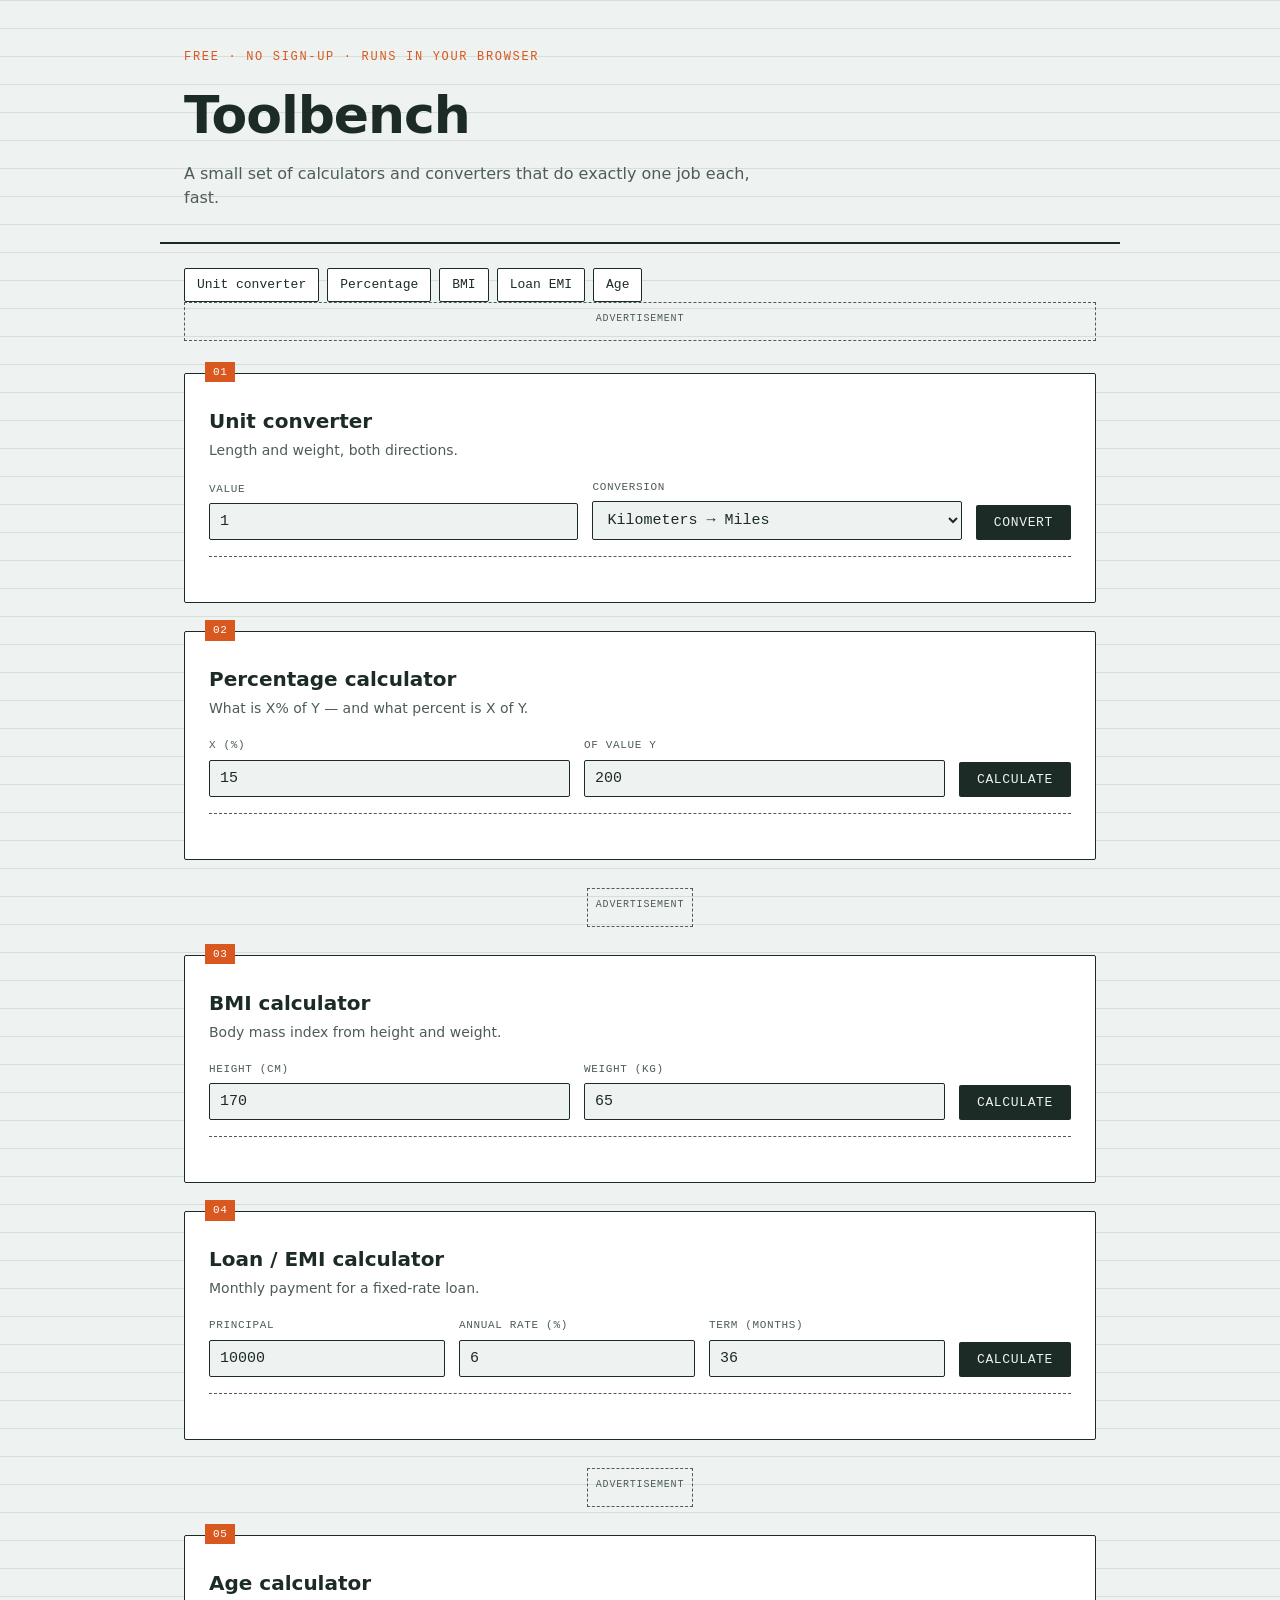
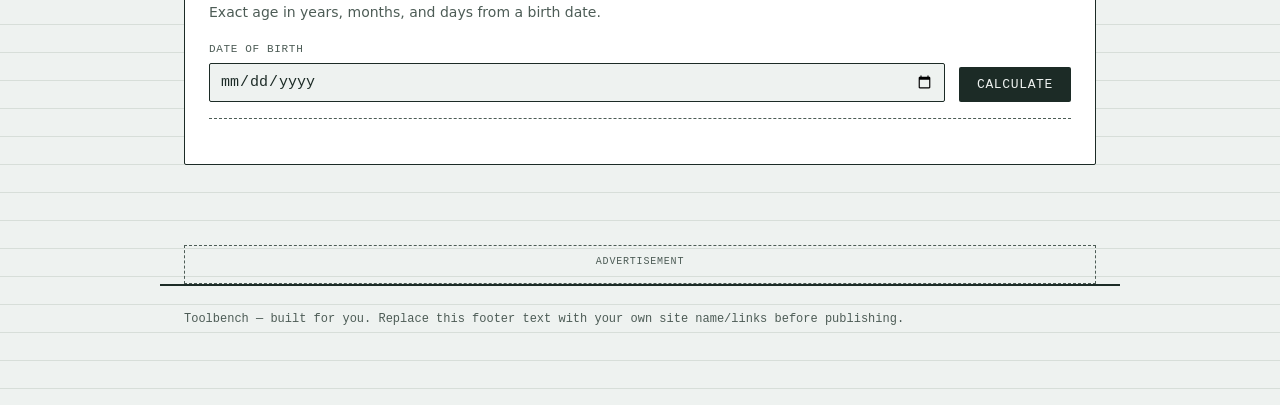
==== index.html @ 63c07730 "Rename index (2).html to index.html" ====
<!DOCTYPE html>
<html lang="en">
<head>
<meta charset="UTF-8">
<meta name="viewport" content="width=device-width, initial-scale=1.0">
<title>Toolbench — Everyday Calculators & Converters</title>
<meta name="description" content="Fast, free calculators and converters: unit conversion, percentages, BMI, loan EMI, and age.">

<!-- =========================================================
     ADSENSE SETUP — READ ME
     1. Paste your AdSense Publisher ID below (format: ca-pub-XXXXXXXXXXXXXXXX)
     2. Paste your 4 ad slot IDs (create these in your AdSense dashboard
        under Ads > By ad unit > Display ads). One per placement.
     3. Upload an ads.txt file to your site root with the line AdSense gives you.
     ========================================================= -->
<script>
  window.ADSENSE_CONFIG = {
    client: "ca-pub-4731702304913788",   // <-- your publisher ID
    slots: {
      header: "1111111111",              // <-- header banner slot
      inline1: "2222222222",             // <-- between tools #1
      inline2: "3333333333",             // <-- between tools #2
      footer: "4444444444"                // <-- footer banner slot
    }
  };
</script>
<script async src="https://pagead2.googlesyndication.com/pagead/js/adsbygoogle.js?client=ca-pub-4731702304913788"
     crossorigin="anonymous"></script>

<style>
  :root{
    --paper: #eef2f0;
    --paper-line: #d7ded9;
    --ink: #1c2b26;
    --ink-soft: #4d5c56;
    --panel: #ffffff;
    --accent: #d9581f;
    --accent-soft: #f2c9ab;
    --mono: 'IBM Plex Mono', 'SFMono-Regular', Consolas, monospace;
    --sans: 'IBM Plex Sans', 'Segoe UI', system-ui, sans-serif;
  }
  @import url('https://fonts.googleapis.com/css2?family=IBM+Plex+Mono:wght@400;500;600&family=IBM+Plex+Sans:wght@400;500;600;700&display=swap');

  *{box-sizing:border-box;}
  html{scroll-behavior:smooth;}
  body{
    margin:0;
    background:
      linear-gradient(var(--paper-line) 1px, transparent 1px) 0 0/100% 28px,
      var(--paper);
    color:var(--ink);
    font-family:var(--sans);
    line-height:1.5;
  }

  header.site{
    padding:48px 24px 32px;
    max-width:960px;
    margin:0 auto;
    border-bottom:2px solid var(--ink);
  }
  .eyebrow{
    font-family:var(--mono);
    font-size:12px;
    letter-spacing:.14em;
    text-transform:uppercase;
    color:var(--accent);
    margin:0 0 10px;
  }
  h1{
    font-size:clamp(32px,5vw,52px);
    margin:0 0 8px;
    letter-spacing:-0.02em;
    font-weight:700;
  }
  .site p.tag{
    margin:0;
    color:var(--ink-soft);
    max-width:56ch;
  }

  nav.toolnav{
    max-width:960px;
    margin:24px auto 0;
    padding:0 24px;
    display:flex;
    flex-wrap:wrap;
    gap:8px;
  }
  nav.toolnav a{
    font-family:var(--mono);
    font-size:13px;
    text-decoration:none;
    color:var(--ink);
    background:var(--panel);
    border:1px solid var(--ink);
    padding:6px 12px;
    border-radius:2px;
  }
  nav.toolnav a:hover{ background:var(--ink); color:var(--paper); }

  main{
    max-width:960px;
    margin:32px auto 80px;
    padding:0 24px;
    display:grid;
    gap:28px;
  }

  .tool{
    background:var(--panel);
    border:1px solid var(--ink);
    border-radius:2px;
    padding:24px;
    position:relative;
  }
  .tool::before{
    content: attr(data-index);
    position:absolute;
    top:-12px;
    left:20px;
    background:var(--accent);
    color:#fff;
    font-family:var(--mono);
    font-size:11px;
    padding:2px 8px;
    letter-spacing:.05em;
  }
  .tool h2{
    margin:8px 0 4px;
    font-size:20px;
  }
  .tool p.desc{
    margin:0 0 18px;
    color:var(--ink-soft);
    font-size:14px;
  }
  .row{
    display:flex;
    flex-wrap:wrap;
    gap:14px;
    align-items:flex-end;
    margin-bottom:14px;
  }
  .field{
    display:flex;
    flex-direction:column;
    gap:6px;
    flex:1 1 160px;
  }
  .field label{
    font-family:var(--mono);
    font-size:11px;
    text-transform:uppercase;
    letter-spacing:.06em;
    color:var(--ink-soft);
  }
  .field input, .field select{
    font-family:var(--mono);
    font-size:15px;
    padding:9px 10px;
    border:1px solid var(--ink);
    border-radius:2px;
    background:var(--paper);
    color:var(--ink);
  }
  .field input:focus, .field select:focus, button:focus{
    outline:3px solid var(--accent-soft);
    outline-offset:1px;
  }
  button.run{
    font-family:var(--mono);
    font-size:13px;
    letter-spacing:.05em;
    text-transform:uppercase;
    background:var(--ink);
    color:var(--paper);
    border:none;
    padding:10px 18px;
    border-radius:2px;
    cursor:pointer;
  }
  button.run:hover{ background:var(--accent); }

  .readout{
    margin-top:16px;
    border-top:1px dashed var(--ink-soft);
    padding-top:14px;
    font-family:var(--mono);
    font-size:15px;
    min-height:22px;
  }
  .readout .big{ font-size:28px; font-weight:600; color:var(--accent); }
  .readout .label{ color:var(--ink-soft); font-size:12px; text-transform:uppercase; letter-spacing:.06em; }

  /* Ad slots */
  .ad-slot{
    max-width:960px;
    margin:0 auto;
    padding:0 24px;
  }
  .ad-slot .frame{
    border:1px dashed var(--ink-soft);
    padding:8px;
    text-align:center;
  }
  .ad-slot .frame span{
    display:block;
    font-family:var(--mono);
    font-size:10px;
    color:var(--ink-soft);
    text-transform:uppercase;
    letter-spacing:.08em;
    margin-bottom:6px;
  }

  footer.site{
    max-width:960px;
    margin:0 auto 48px;
    padding:24px;
    border-top:2px solid var(--ink);
    font-family:var(--mono);
    font-size:12px;
    color:var(--ink-soft);
  }

  @media (max-width:600px){
    header.site{padding:32px 18px 24px;}
    main{padding:0 18px;}
  }
</style>
</head>
<body>

<header class="site">
  <p class="eyebrow">Free · No sign-up · Runs in your browser</p>
  <h1>Toolbench</h1>
  <p class="tag">A small set of calculators and converters that do exactly one job each, fast.</p>
</header>

<nav class="toolnav">
  <a href="#unit">Unit converter</a>
  <a href="#percent">Percentage</a>
  <a href="#bmi">BMI</a>
  <a href="#loan">Loan EMI</a>
  <a href="#age">Age</a>
</nav>

<!-- HEADER AD -->
<div class="ad-slot">
  <div class="frame">
    <span>Advertisement</span>
    <ins class="adsbygoogle"
      style="display:block"
      data-ad-client=""
      data-ad-slot=""
      data-ad-format="auto"
      data-full-width-responsive="true"></ins>
  </div>
</div>

<main>

  <section class="tool" id="unit" data-index="01">
    <h2>Unit converter</h2>
    <p class="desc">Length and weight, both directions.</p>
    <div class="row">
      <div class="field">
        <label for="u-value">Value</label>
        <input id="u-value" type="number" value="1">
      </div>
      <div class="field">
        <label for="u-type">Conversion</label>
        <select id="u-type">
          <option value="km-mi">Kilometers → Miles</option>
          <option value="mi-km">Miles → Kilometers</option>
          <option value="kg-lb">Kilograms → Pounds</option>
          <option value="lb-kg">Pounds → Kilograms</option>
          <option value="c-f">Celsius → Fahrenheit</option>
          <option value="f-c">Fahrenheit → Celsius</option>
        </select>
      </div>
      <button class="run" onclick="runUnit()">Convert</button>
    </div>
    <div class="readout" id="u-out"></div>
  </section>

  <section class="tool" id="percent" data-index="02">
    <h2>Percentage calculator</h2>
    <p class="desc">What is X% of Y — and what percent is X of Y.</p>
    <div class="row">
      <div class="field">
        <label for="p-x">X (%)</label>
        <input id="p-x" type="number" value="15">
      </div>
      <div class="field">
        <label for="p-y">Of value Y</label>
        <input id="p-y" type="number" value="200">
      </div>
      <button class="run" onclick="runPercent()">Calculate</button>
    </div>
    <div class="readout" id="p-out"></div>
  </section>

  <!-- INLINE AD 1 -->
  <div class="ad-slot">
    <div class="frame">
      <span>Advertisement</span>
      <ins class="adsbygoogle"
        style="display:block"
        data-ad-client=""
        data-ad-slot=""
        data-ad-format="auto"
        data-full-width-responsive="true"></ins>
    </div>
  </div>

  <section class="tool" id="bmi" data-index="03">
    <h2>BMI calculator</h2>
    <p class="desc">Body mass index from height and weight.</p>
    <div class="row">
      <div class="field">
        <label for="b-h">Height (cm)</label>
        <input id="b-h" type="number" value="170">
      </div>
      <div class="field">
        <label for="b-w">Weight (kg)</label>
        <input id="b-w" type="number" value="65">
      </div>
      <button class="run" onclick="runBMI()">Calculate</button>
    </div>
    <div class="readout" id="b-out"></div>
  </section>

  <section class="tool" id="loan" data-index="04">
    <h2>Loan / EMI calculator</h2>
    <p class="desc">Monthly payment for a fixed-rate loan.</p>
    <div class="row">
      <div class="field">
        <label for="l-p">Principal</label>
        <input id="l-p" type="number" value="10000">
      </div>
      <div class="field">
        <label for="l-r">Annual rate (%)</label>
        <input id="l-r" type="number" value="6">
      </div>
      <div class="field">
        <label for="l-n">Term (months)</label>
        <input id="l-n" type="number" value="36">
      </div>
      <button class="run" onclick="runLoan()">Calculate</button>
    </div>
    <div class="readout" id="l-out"></div>
  </section>

  <!-- INLINE AD 2 -->
  <div class="ad-slot">
    <div class="frame">
      <span>Advertisement</span>
      <ins class="adsbygoogle"
        style="display:block"
        data-ad-client=""
        data-ad-slot=""
        data-ad-format="auto"
        data-full-width-responsive="true"></ins>
    </div>
  </div>

  <section class="tool" id="age" data-index="05">
    <h2>Age calculator</h2>
    <p class="desc">Exact age in years, months, and days from a birth date.</p>
    <div class="row">
      <div class="field">
        <label for="a-d">Date of birth</label>
        <input id="a-d" type="date">
      </div>
      <button class="run" onclick="runAge()">Calculate</button>
    </div>
    <div class="readout" id="a-out"></div>
  </section>

</main>

<!-- FOOTER AD -->
<div class="ad-slot">
  <div class="frame">
    <span>Advertisement</span>
    <ins class="adsbygoogle"
      style="display:block"
      data-ad-client=""
      data-ad-slot=""
      data-ad-format="auto"
      data-full-width-responsive="true"></ins>
  </div>
</div>

<footer class="site">
  Toolbench — built for you. Replace this footer text with your own site name/links before publishing.
</footer>

<script>
  // Fill in ad-client / ad-slot values from config, then request ads.
  (function(){
    const cfg = window.ADSENSE_CONFIG;
    const inks = document.querySelectorAll('ins.adsbygoogle');
    const slotOrder = [cfg.slots.header, cfg.slots.inline1, cfg.slots.inline2, cfg.slots.footer];
    inks.forEach((el, i) => {
      el.setAttribute('data-ad-client', cfg.client);
      el.setAttribute('data-ad-slot', slotOrder[i] || cfg.slots.header);
    });
    inks.forEach(() => {
      try { (window.adsbygoogle = window.adsbygoogle || []).push({}); }
      catch(e){ /* ignore in local preview, no network */ }
    });
  })();

  function runUnit(){
    const v = parseFloat(document.getElementById('u-value').value) || 0;
    const t = document.getElementById('u-type').value;
    let out, label;
    switch(t){
      case 'km-mi': out = v * 0.621371; label = 'miles'; break;
      case 'mi-km': out = v * 1.60934; label = 'kilometers'; break;
      case 'kg-lb': out = v * 2.20462; label = 'pounds'; break;
      case 'lb-kg': out = v * 0.453592; label = 'kilograms'; break;
      case 'c-f': out = v * 9/5 + 32; label = '°F'; break;
      case 'f-c': out = (v - 32) * 5/9; label = '°C'; break;
    }
    document.getElementById('u-out').innerHTML =
      `<span class="label">Result</span><br><span class="big">${out.toFixed(2)}</span> ${label}`;
  }

  function runPercent(){
    const x = parseFloat(document.getElementById('p-x').value) || 0;
    const y = parseFloat(document.getElementById('p-y').value) || 0;
    const result = (x/100) * y;
    const reverse = y !== 0 ? (x/y*100) : 0;
    document.getElementById('p-out').innerHTML =
      `<span class="label">${x}% of ${y}</span><br><span class="big">${result.toFixed(2)}</span>`+
      `<br><br><span class="label">${x} as a percent of ${y}</span><br><span class="big">${reverse.toFixed(2)}%</span>`;
  }

  function runBMI(){
    const h = (parseFloat(document.getElementById('b-h').value) || 0) / 100;
    const w = parseFloat(document.getElementById('b-w').value) || 0;
    const bmi = h > 0 ? w / (h*h) : 0;
    let category = 'Underweight';
    if (bmi >= 18.5 && bmi < 25) category = 'Normal';
    else if (bmi >= 25 && bmi < 30) category = 'Overweight';
    else if (bmi >= 30) category = 'Obese';
    document.getElementById('b-out').innerHTML =
      `<span class="label">BMI</span><br><span class="big">${bmi.toFixed(1)}</span> — ${category}`;
  }

  function runLoan(){
    const p = parseFloat(document.getElementById('l-p').value) || 0;
    const rAnnual = parseFloat(document.getElementById('l-r').value) || 0;
    const n = parseFloat(document.getElementById('l-n').value) || 1;
    const r = rAnnual / 100 / 12;
    let emi;
    if (r === 0) emi = p / n;
    else emi = p * r * Math.pow(1+r, n) / (Math.pow(1+r, n) - 1);
    const total = emi * n;
    const interest = total - p;
    document.getElementById('l-out').innerHTML =
      `<span class="label">Monthly payment</span><br><span class="big">${emi.toFixed(2)}</span>`+
      `<br><br><span class="label">Total interest</span><br>${interest.toFixed(2)}`+
      `<br><span class="label">Total repaid</span><br>${total.toFixed(2)}`;
  }

  function runAge(){
    const dob = document.getElementById('a-d').value;
    if(!dob){ document.getElementById('a-out').innerHTML = 'Pick a date first.'; return; }
    const birth = new Date(dob);
    const now = new Date();
    let years = now.getFullYear() - birth.getFullYear();
    let months = now.getMonth() - birth.getMonth();
    let days = now.getDate() - birth.getDate();
    if (days < 0){
      months -= 1;
      const prevMonth = new Date(now.getFullYear(), now.getMonth(), 0).getDate();
      days += prevMonth;
    }
    if (months < 0){ years -= 1; months += 12; }
    document.getElementById('a-out').innerHTML =
      `<span class="label">Current age</span><br><span class="big">${years}y ${months}m ${days}d</span>`;
  }
</script>

</body>
</html>
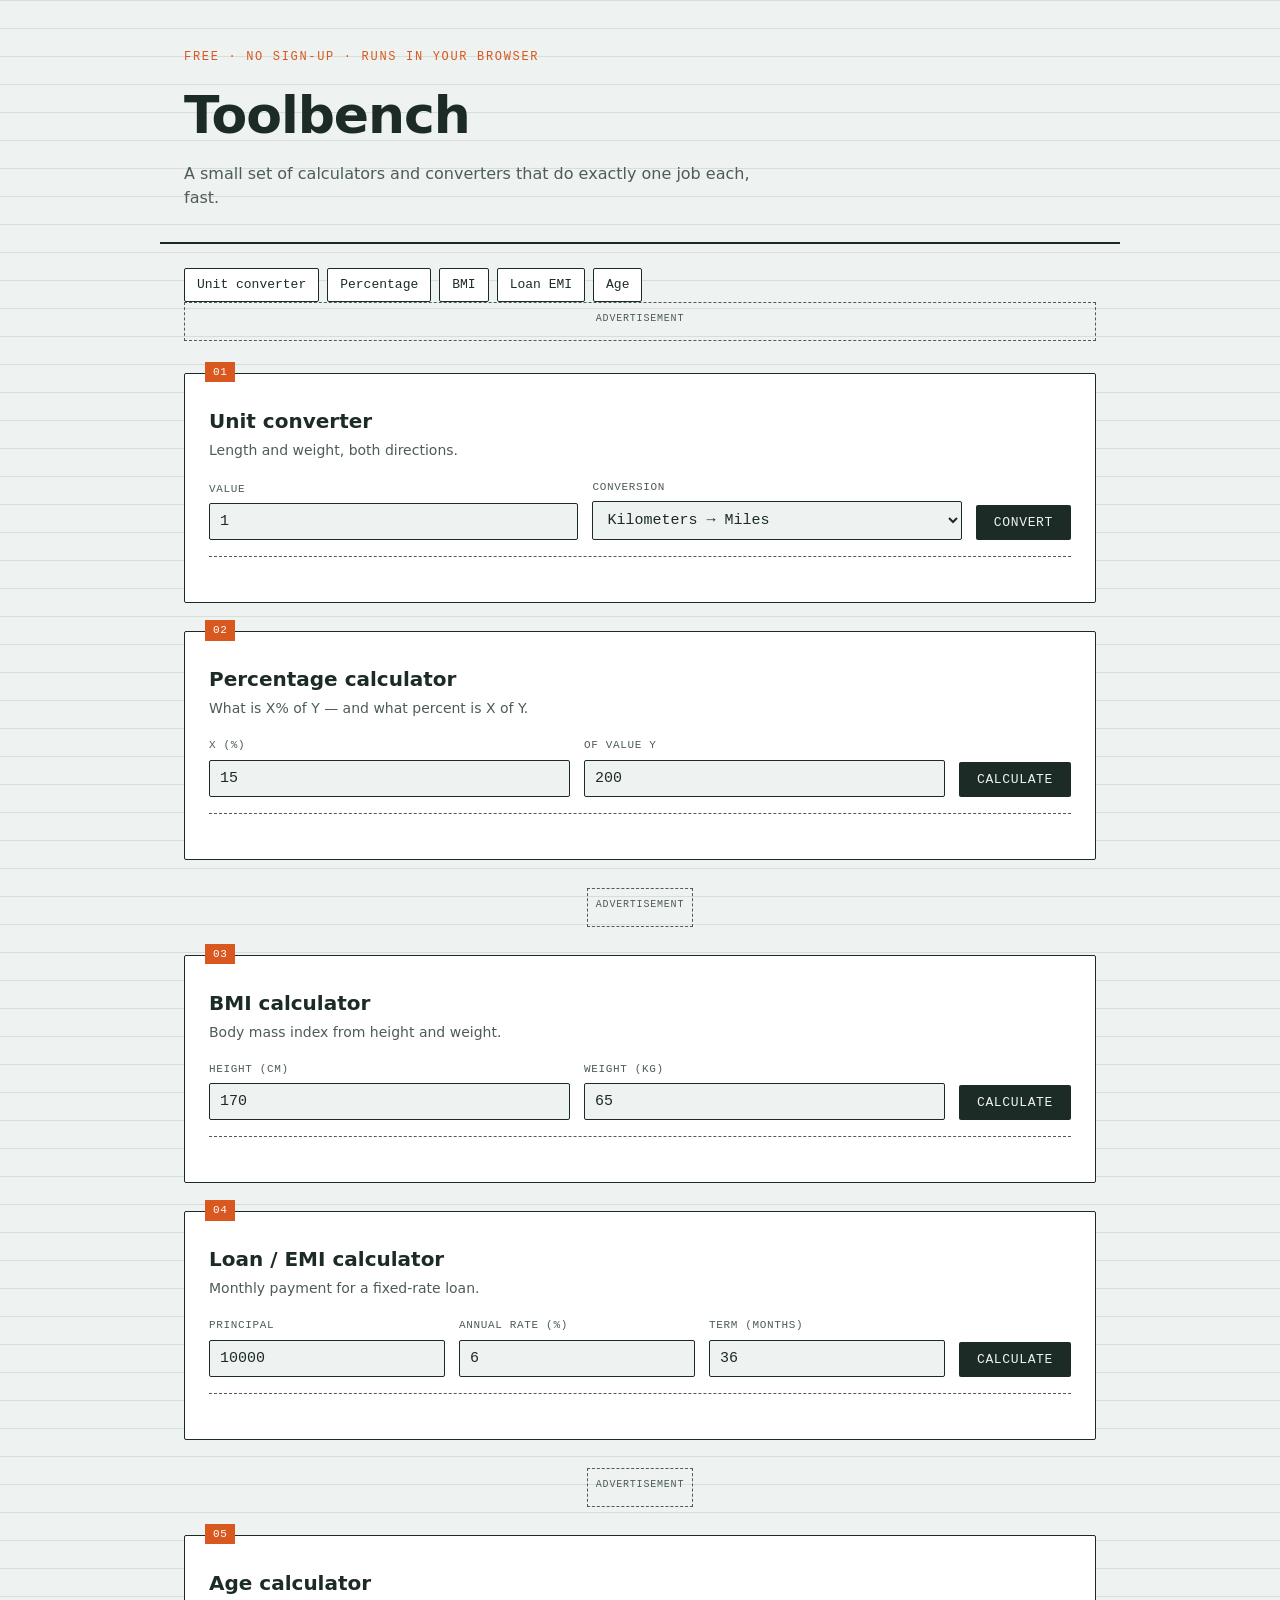
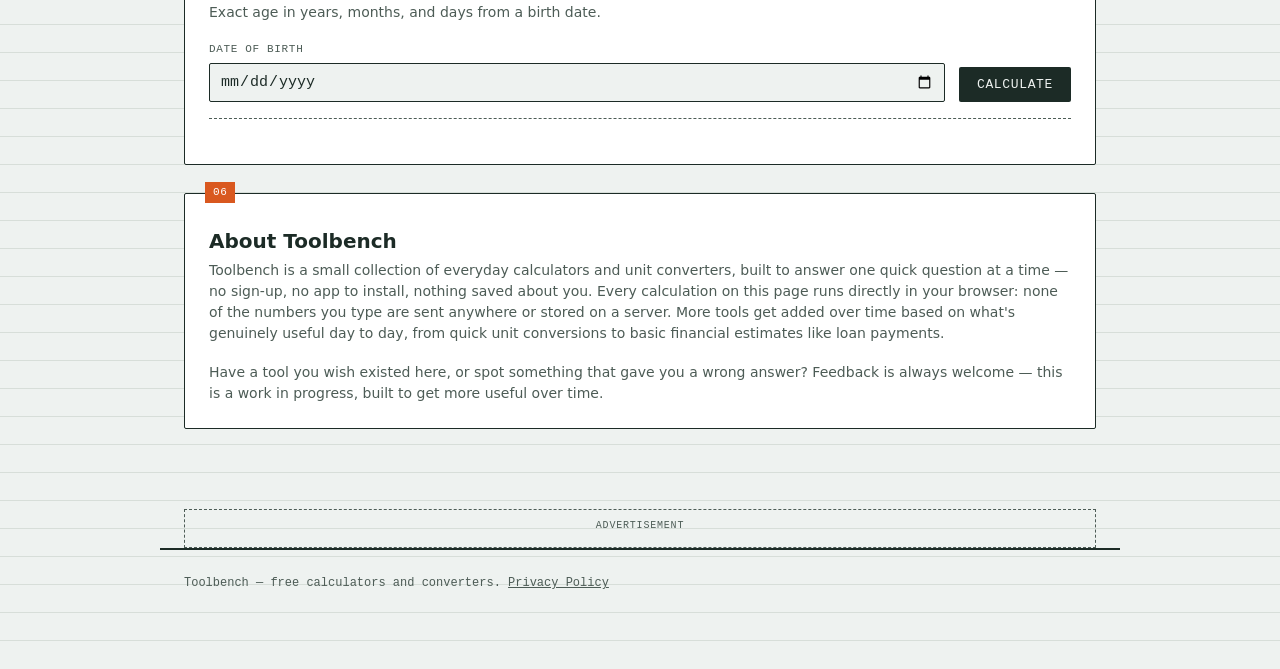
==== commit 5231b3fa: "Add files via upload" ====
--- a/index.html
+++ b/index.html
@@ -379,6 +379,23 @@
     <div class="readout" id="a-out"></div>
   </section>
 
+  <section class="tool" id="about" data-index="06">
+    <h2>About Toolbench</h2>
+    <p class="desc">
+      Toolbench is a small collection of everyday calculators and unit converters,
+      built to answer one quick question at a time — no sign-up, no app to install,
+      nothing saved about you. Every calculation on this page runs directly in your
+      browser: none of the numbers you type are sent anywhere or stored on a server.
+      More tools get added over time based on what's genuinely useful day to day,
+      from quick unit conversions to basic financial estimates like loan payments.
+    </p>
+    <p class="desc" style="margin-bottom:0;">
+      Have a tool you wish existed here, or spot something that gave you a wrong
+      answer? Feedback is always welcome — this is a work in progress, built to get
+      more useful over time.
+    </p>
+  </section>
+
 </main>
 
 <!-- FOOTER AD -->
@@ -395,7 +412,7 @@
 </div>
 
 <footer class="site">
-  Toolbench — built for you. Replace this footer text with your own site name/links before publishing.
+  Toolbench — free calculators and converters. <a href="privacy.html" style="color:var(--ink-soft);">Privacy Policy</a>
 </footer>
 
 <script>
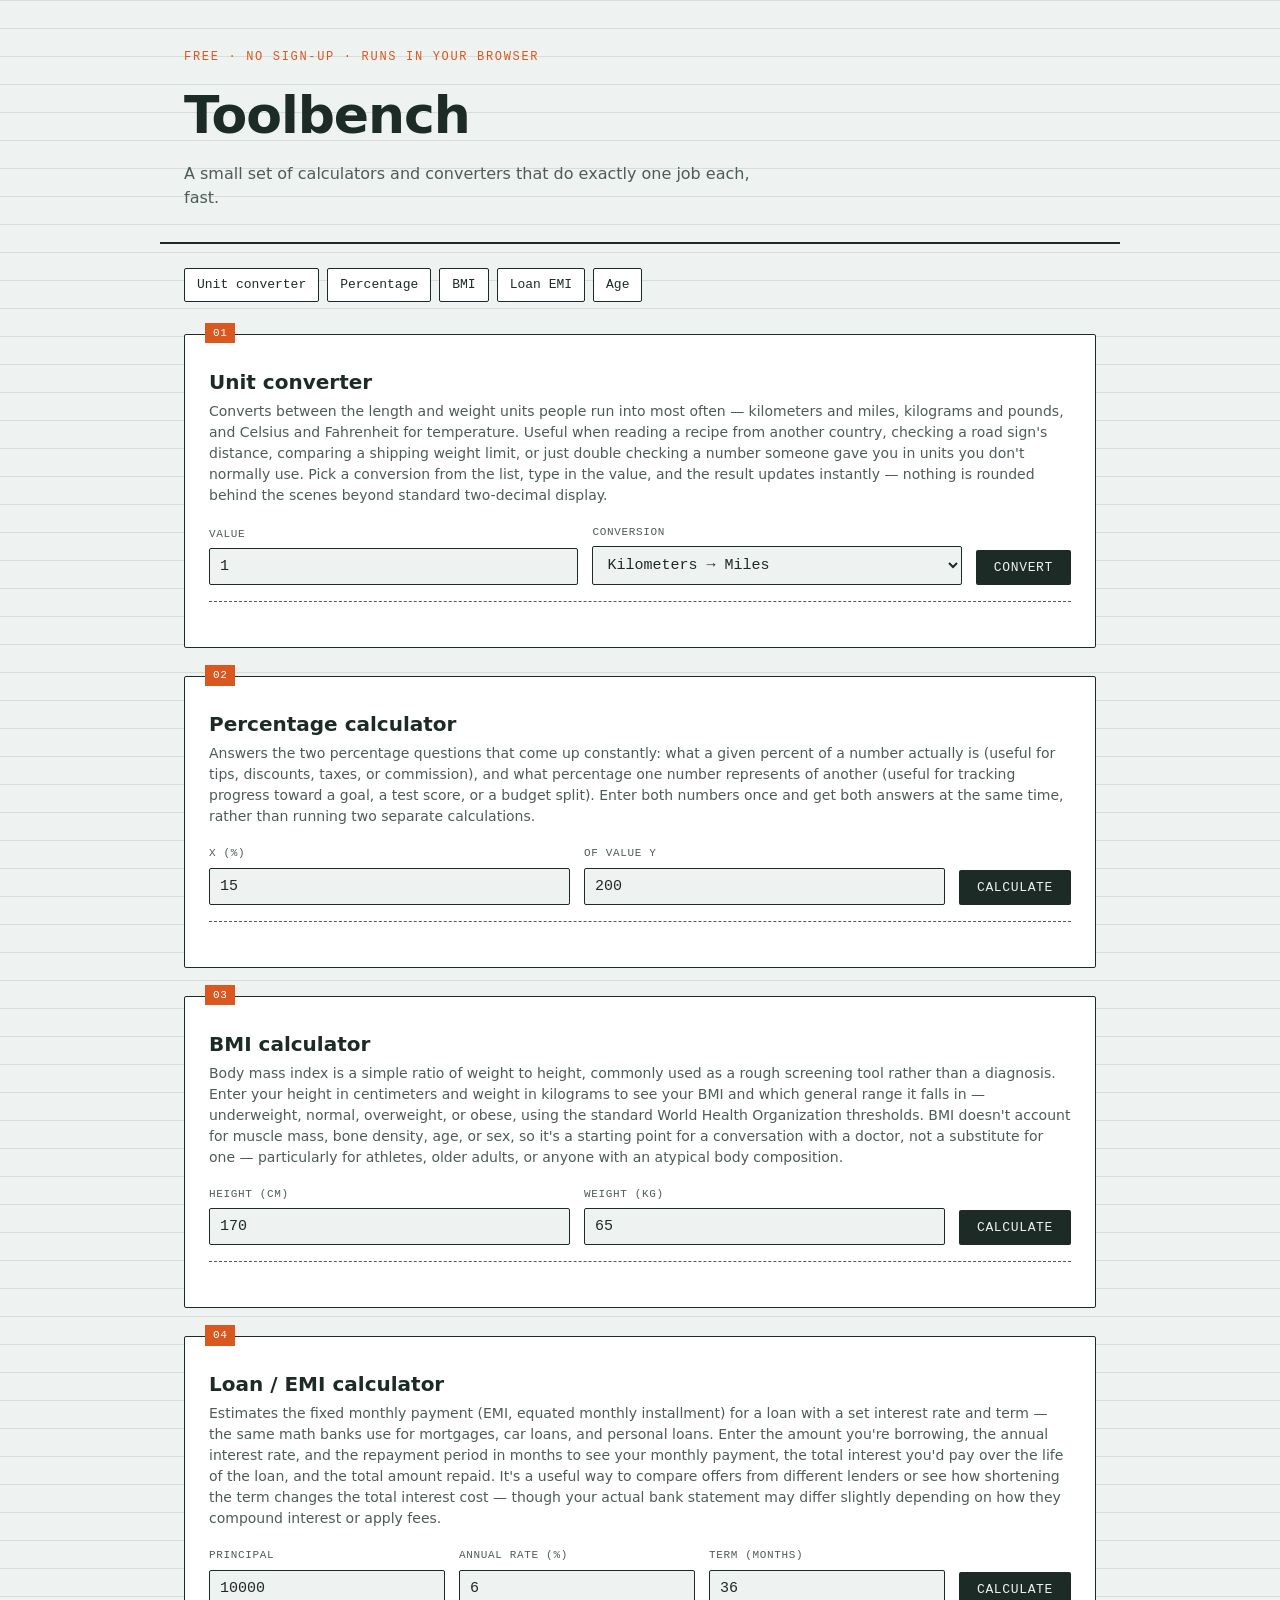
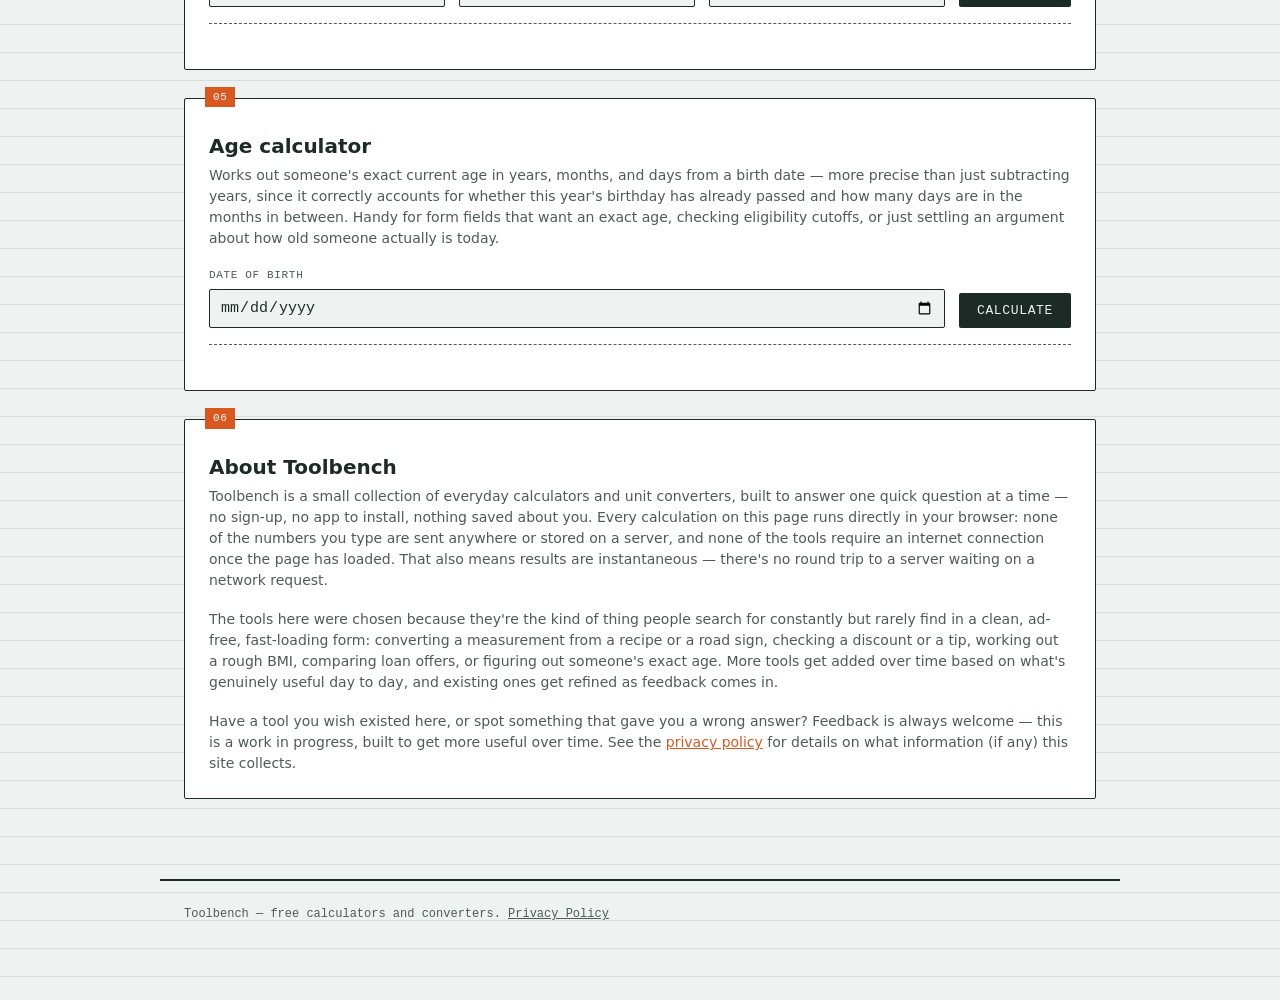
==== commit cf152e8a: "Add files via upload" ====
--- a/index.html
+++ b/index.html
@@ -246,24 +246,20 @@
   <a href="#age">Age</a>
 </nav>
 
-<!-- HEADER AD -->
-<div class="ad-slot">
-  <div class="frame">
-    <span>Advertisement</span>
-    <ins class="adsbygoogle"
-      style="display:block"
-      data-ad-client=""
-      data-ad-slot=""
-      data-ad-format="auto"
-      data-full-width-responsive="true"></ins>
-  </div>
-</div>
-
 <main>
 
   <section class="tool" id="unit" data-index="01">
     <h2>Unit converter</h2>
-    <p class="desc">Length and weight, both directions.</p>
+    <p class="desc">
+      Converts between the length and weight units people run into most often —
+      kilometers and miles, kilograms and pounds, and Celsius and Fahrenheit for
+      temperature. Useful when reading a recipe from another country, checking a
+      road sign's distance, comparing a shipping weight limit, or just double
+      checking a number someone gave you in units you don't normally use. Pick a
+      conversion from the list, type in the value, and the result updates
+      instantly — nothing is rounded behind the scenes beyond standard
+      two-decimal display.
+    </p>
     <div class="row">
       <div class="field">
         <label for="u-value">Value</label>
@@ -287,7 +283,14 @@
 
   <section class="tool" id="percent" data-index="02">
     <h2>Percentage calculator</h2>
-    <p class="desc">What is X% of Y — and what percent is X of Y.</p>
+    <p class="desc">
+      Answers the two percentage questions that come up constantly: what a given
+      percent of a number actually is (useful for tips, discounts, taxes, or
+      commission), and what percentage one number represents of another (useful
+      for tracking progress toward a goal, a test score, or a budget split).
+      Enter both numbers once and get both answers at the same time, rather than
+      running two separate calculations.
+    </p>
     <div class="row">
       <div class="field">
         <label for="p-x">X (%)</label>
@@ -302,22 +305,18 @@
     <div class="readout" id="p-out"></div>
   </section>
 
-  <!-- INLINE AD 1 -->
-  <div class="ad-slot">
-    <div class="frame">
-      <span>Advertisement</span>
-      <ins class="adsbygoogle"
-        style="display:block"
-        data-ad-client=""
-        data-ad-slot=""
-        data-ad-format="auto"
-        data-full-width-responsive="true"></ins>
-    </div>
-  </div>
-
   <section class="tool" id="bmi" data-index="03">
     <h2>BMI calculator</h2>
-    <p class="desc">Body mass index from height and weight.</p>
+    <p class="desc">
+      Body mass index is a simple ratio of weight to height, commonly used as a
+      rough screening tool rather than a diagnosis. Enter your height in
+      centimeters and weight in kilograms to see your BMI and which general
+      range it falls in — underweight, normal, overweight, or obese, using the
+      standard World Health Organization thresholds. BMI doesn't account for
+      muscle mass, bone density, age, or sex, so it's a starting point for a
+      conversation with a doctor, not a substitute for one — particularly for
+      athletes, older adults, or anyone with an atypical body composition.
+    </p>
     <div class="row">
       <div class="field">
         <label for="b-h">Height (cm)</label>
@@ -334,7 +333,17 @@
 
   <section class="tool" id="loan" data-index="04">
     <h2>Loan / EMI calculator</h2>
-    <p class="desc">Monthly payment for a fixed-rate loan.</p>
+    <p class="desc">
+      Estimates the fixed monthly payment (EMI, equated monthly installment) for
+      a loan with a set interest rate and term — the same math banks use for
+      mortgages, car loans, and personal loans. Enter the amount you're
+      borrowing, the annual interest rate, and the repayment period in months to
+      see your monthly payment, the total interest you'd pay over the life of
+      the loan, and the total amount repaid. It's a useful way to compare offers
+      from different lenders or see how shortening the term changes the total
+      interest cost — though your actual bank statement may differ slightly
+      depending on how they compound interest or apply fees.
+    </p>
     <div class="row">
       <div class="field">
         <label for="l-p">Principal</label>
@@ -353,22 +362,16 @@
     <div class="readout" id="l-out"></div>
   </section>
 
-  <!-- INLINE AD 2 -->
-  <div class="ad-slot">
-    <div class="frame">
-      <span>Advertisement</span>
-      <ins class="adsbygoogle"
-        style="display:block"
-        data-ad-client=""
-        data-ad-slot=""
-        data-ad-format="auto"
-        data-full-width-responsive="true"></ins>
-    </div>
-  </div>
-
   <section class="tool" id="age" data-index="05">
     <h2>Age calculator</h2>
-    <p class="desc">Exact age in years, months, and days from a birth date.</p>
+    <p class="desc">
+      Works out someone's exact current age in years, months, and days from a
+      birth date — more precise than just subtracting years, since it correctly
+      accounts for whether this year's birthday has already passed and how many
+      days are in the months in between. Handy for form fields that want an
+      exact age, checking eligibility cutoffs, or just settling an argument
+      about how old someone actually is today.
+    </p>
     <div class="row">
       <div class="field">
         <label for="a-d">Date of birth</label>
@@ -382,54 +385,42 @@
   <section class="tool" id="about" data-index="06">
     <h2>About Toolbench</h2>
     <p class="desc">
-      Toolbench is a small collection of everyday calculators and unit converters,
-      built to answer one quick question at a time — no sign-up, no app to install,
-      nothing saved about you. Every calculation on this page runs directly in your
-      browser: none of the numbers you type are sent anywhere or stored on a server.
-      More tools get added over time based on what's genuinely useful day to day,
-      from quick unit conversions to basic financial estimates like loan payments.
+      Toolbench is a small collection of everyday calculators and unit
+      converters, built to answer one quick question at a time — no sign-up, no
+      app to install, nothing saved about you. Every calculation on this page
+      runs directly in your browser: none of the numbers you type are sent
+      anywhere or stored on a server, and none of the tools require an internet
+      connection once the page has loaded. That also means results are
+      instantaneous — there's no round trip to a server waiting on a network
+      request.
+    </p>
+    <p class="desc">
+      The tools here were chosen because they're the kind of thing people
+      search for constantly but rarely find in a clean, ad-free, fast-loading
+      form: converting a measurement from a recipe or a road sign, checking a
+      discount or a tip, working out a rough BMI, comparing loan offers, or
+      figuring out someone's exact age. More tools get added over time based on
+      what's genuinely useful day to day, and existing ones get refined as
+      feedback comes in.
     </p>
     <p class="desc" style="margin-bottom:0;">
-      Have a tool you wish existed here, or spot something that gave you a wrong
-      answer? Feedback is always welcome — this is a work in progress, built to get
-      more useful over time.
+      Have a tool you wish existed here, or spot something that gave you a
+      wrong answer? Feedback is always welcome — this is a work in progress,
+      built to get more useful over time. See the
+      <a href="privacy.html" style="color:var(--accent);">privacy policy</a>
+      for details on what information (if any) this site collects.
     </p>
   </section>
 
 </main>
-
-<!-- FOOTER AD -->
-<div class="ad-slot">
-  <div class="frame">
-    <span>Advertisement</span>
-    <ins class="adsbygoogle"
-      style="display:block"
-      data-ad-client=""
-      data-ad-slot=""
-      data-ad-format="auto"
-      data-full-width-responsive="true"></ins>
-  </div>
-</div>
 
 <footer class="site">
   Toolbench — free calculators and converters. <a href="privacy.html" style="color:var(--ink-soft);">Privacy Policy</a>
 </footer>
 
 <script>
-  // Fill in ad-client / ad-slot values from config, then request ads.
-  (function(){
-    const cfg = window.ADSENSE_CONFIG;
-    const inks = document.querySelectorAll('ins.adsbygoogle');
-    const slotOrder = [cfg.slots.header, cfg.slots.inline1, cfg.slots.inline2, cfg.slots.footer];
-    inks.forEach((el, i) => {
-      el.setAttribute('data-ad-client', cfg.client);
-      el.setAttribute('data-ad-slot', slotOrder[i] || cfg.slots.header);
-    });
-    inks.forEach(() => {
-      try { (window.adsbygoogle = window.adsbygoogle || []).push({}); }
-      catch(e){ /* ignore in local preview, no network */ }
-    });
-  })();
+  // Ad placements are added back in once the site is approved by AdSense.
+  // See ADSENSE_CONFIG in <head> for the publisher ID already in place.
 
   function runUnit(){
     const v = parseFloat(document.getElementById('u-value').value) || 0;
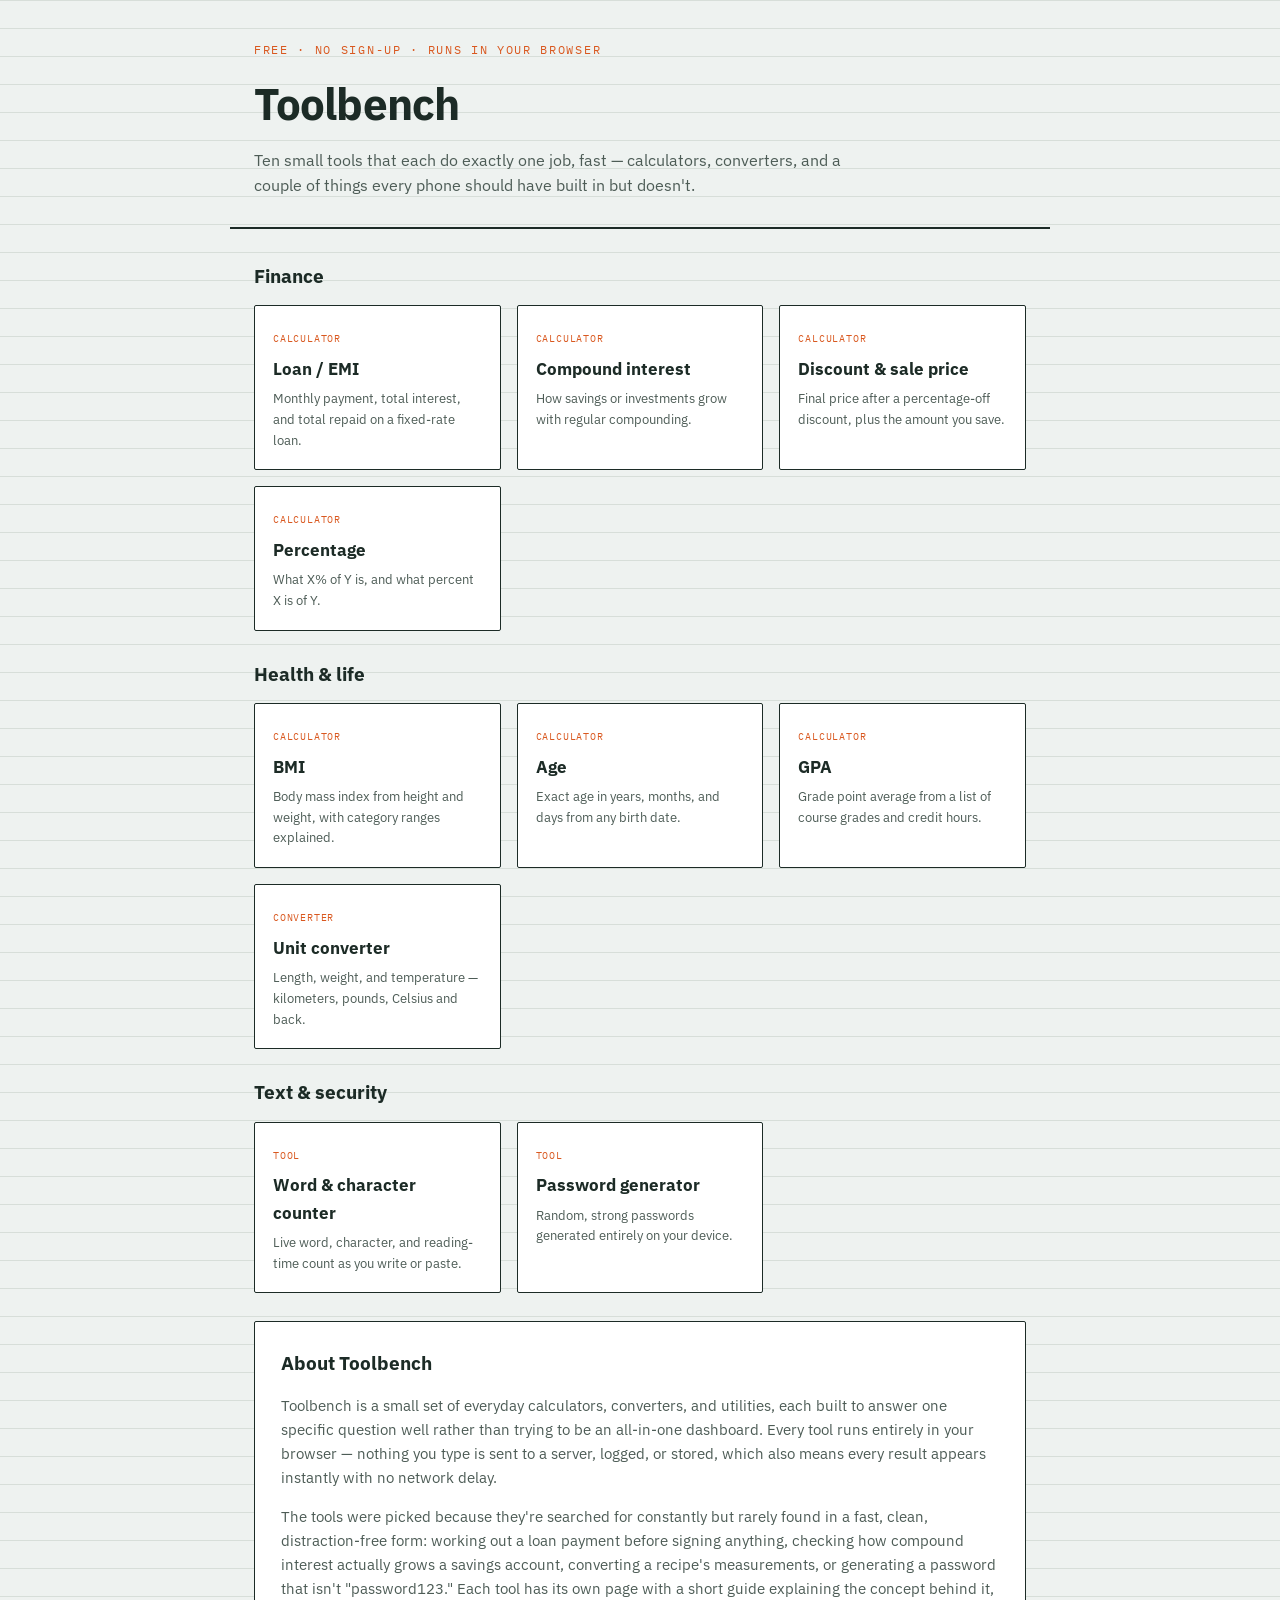
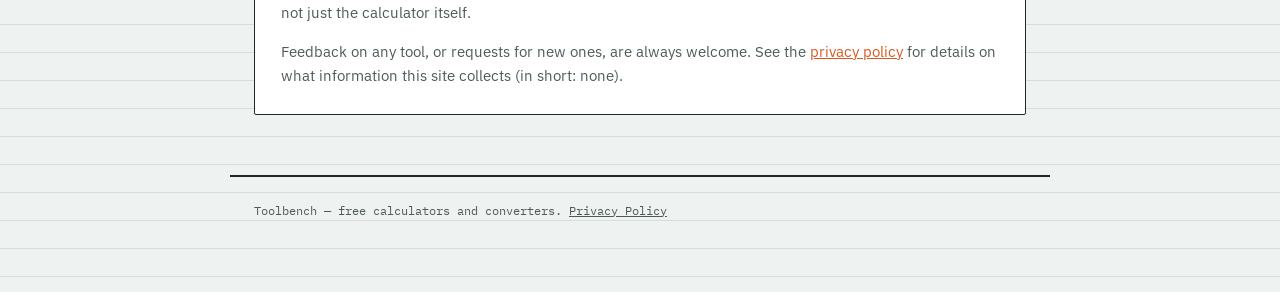
==== commit 4dd5f50c: "Add files via upload" ====
--- a/index.html
+++ b/index.html
@@ -3,413 +3,123 @@
 <head>
 <meta charset="UTF-8">
 <meta name="viewport" content="width=device-width, initial-scale=1.0">
-<title>Toolbench — Everyday Calculators & Converters</title>
-<meta name="description" content="Fast, free calculators and converters: unit conversion, percentages, BMI, loan EMI, and age.">
+<title>Toolbench — Free calculators, converters &amp; everyday tools</title>
+<meta name="description" content="Free browser-based calculators and converters: unit conversion, percentage, BMI, loan EMI, compound interest, age, word counter, password generator, discount, and GPA.">
+<link rel="stylesheet" href="styles.css">
 
-<!-- =========================================================
-     ADSENSE SETUP — READ ME
-     1. Paste your AdSense Publisher ID below (format: ca-pub-XXXXXXXXXXXXXXXX)
-     2. Paste your 4 ad slot IDs (create these in your AdSense dashboard
-        under Ads > By ad unit > Display ads). One per placement.
-     3. Upload an ads.txt file to your site root with the line AdSense gives you.
-     ========================================================= -->
 <script>
   window.ADSENSE_CONFIG = {
-    client: "ca-pub-4731702304913788",   // <-- your publisher ID
-    slots: {
-      header: "1111111111",              // <-- header banner slot
-      inline1: "2222222222",             // <-- between tools #1
-      inline2: "3333333333",             // <-- between tools #2
-      footer: "4444444444"                // <-- footer banner slot
-    }
+    client: "ca-pub-4731702304913788",
+    slots: { header: "", inline1: "", inline2: "", footer: "" }
   };
 </script>
 <script async src="https://pagead2.googlesyndication.com/pagead/js/adsbygoogle.js?client=ca-pub-4731702304913788"
      crossorigin="anonymous"></script>
-
-<style>
-  :root{
-    --paper: #eef2f0;
-    --paper-line: #d7ded9;
-    --ink: #1c2b26;
-    --ink-soft: #4d5c56;
-    --panel: #ffffff;
-    --accent: #d9581f;
-    --accent-soft: #f2c9ab;
-    --mono: 'IBM Plex Mono', 'SFMono-Regular', Consolas, monospace;
-    --sans: 'IBM Plex Sans', 'Segoe UI', system-ui, sans-serif;
-  }
-  @import url('https://fonts.googleapis.com/css2?family=IBM+Plex+Mono:wght@400;500;600&family=IBM+Plex+Sans:wght@400;500;600;700&display=swap');
-
-  *{box-sizing:border-box;}
-  html{scroll-behavior:smooth;}
-  body{
-    margin:0;
-    background:
-      linear-gradient(var(--paper-line) 1px, transparent 1px) 0 0/100% 28px,
-      var(--paper);
-    color:var(--ink);
-    font-family:var(--sans);
-    line-height:1.5;
-  }
-
-  header.site{
-    padding:48px 24px 32px;
-    max-width:960px;
-    margin:0 auto;
-    border-bottom:2px solid var(--ink);
-  }
-  .eyebrow{
-    font-family:var(--mono);
-    font-size:12px;
-    letter-spacing:.14em;
-    text-transform:uppercase;
-    color:var(--accent);
-    margin:0 0 10px;
-  }
-  h1{
-    font-size:clamp(32px,5vw,52px);
-    margin:0 0 8px;
-    letter-spacing:-0.02em;
-    font-weight:700;
-  }
-  .site p.tag{
-    margin:0;
-    color:var(--ink-soft);
-    max-width:56ch;
-  }
-
-  nav.toolnav{
-    max-width:960px;
-    margin:24px auto 0;
-    padding:0 24px;
-    display:flex;
-    flex-wrap:wrap;
-    gap:8px;
-  }
-  nav.toolnav a{
-    font-family:var(--mono);
-    font-size:13px;
-    text-decoration:none;
-    color:var(--ink);
-    background:var(--panel);
-    border:1px solid var(--ink);
-    padding:6px 12px;
-    border-radius:2px;
-  }
-  nav.toolnav a:hover{ background:var(--ink); color:var(--paper); }
-
-  main{
-    max-width:960px;
-    margin:32px auto 80px;
-    padding:0 24px;
-    display:grid;
-    gap:28px;
-  }
-
-  .tool{
-    background:var(--panel);
-    border:1px solid var(--ink);
-    border-radius:2px;
-    padding:24px;
-    position:relative;
-  }
-  .tool::before{
-    content: attr(data-index);
-    position:absolute;
-    top:-12px;
-    left:20px;
-    background:var(--accent);
-    color:#fff;
-    font-family:var(--mono);
-    font-size:11px;
-    padding:2px 8px;
-    letter-spacing:.05em;
-  }
-  .tool h2{
-    margin:8px 0 4px;
-    font-size:20px;
-  }
-  .tool p.desc{
-    margin:0 0 18px;
-    color:var(--ink-soft);
-    font-size:14px;
-  }
-  .row{
-    display:flex;
-    flex-wrap:wrap;
-    gap:14px;
-    align-items:flex-end;
-    margin-bottom:14px;
-  }
-  .field{
-    display:flex;
-    flex-direction:column;
-    gap:6px;
-    flex:1 1 160px;
-  }
-  .field label{
-    font-family:var(--mono);
-    font-size:11px;
-    text-transform:uppercase;
-    letter-spacing:.06em;
-    color:var(--ink-soft);
-  }
-  .field input, .field select{
-    font-family:var(--mono);
-    font-size:15px;
-    padding:9px 10px;
-    border:1px solid var(--ink);
-    border-radius:2px;
-    background:var(--paper);
-    color:var(--ink);
-  }
-  .field input:focus, .field select:focus, button:focus{
-    outline:3px solid var(--accent-soft);
-    outline-offset:1px;
-  }
-  button.run{
-    font-family:var(--mono);
-    font-size:13px;
-    letter-spacing:.05em;
-    text-transform:uppercase;
-    background:var(--ink);
-    color:var(--paper);
-    border:none;
-    padding:10px 18px;
-    border-radius:2px;
-    cursor:pointer;
-  }
-  button.run:hover{ background:var(--accent); }
-
-  .readout{
-    margin-top:16px;
-    border-top:1px dashed var(--ink-soft);
-    padding-top:14px;
-    font-family:var(--mono);
-    font-size:15px;
-    min-height:22px;
-  }
-  .readout .big{ font-size:28px; font-weight:600; color:var(--accent); }
-  .readout .label{ color:var(--ink-soft); font-size:12px; text-transform:uppercase; letter-spacing:.06em; }
-
-  /* Ad slots */
-  .ad-slot{
-    max-width:960px;
-    margin:0 auto;
-    padding:0 24px;
-  }
-  .ad-slot .frame{
-    border:1px dashed var(--ink-soft);
-    padding:8px;
-    text-align:center;
-  }
-  .ad-slot .frame span{
-    display:block;
-    font-family:var(--mono);
-    font-size:10px;
-    color:var(--ink-soft);
-    text-transform:uppercase;
-    letter-spacing:.08em;
-    margin-bottom:6px;
-  }
-
-  footer.site{
-    max-width:960px;
-    margin:0 auto 48px;
-    padding:24px;
-    border-top:2px solid var(--ink);
-    font-family:var(--mono);
-    font-size:12px;
-    color:var(--ink-soft);
-  }
-
-  @media (max-width:600px){
-    header.site{padding:32px 18px 24px;}
-    main{padding:0 18px;}
-  }
-</style>
 </head>
 <body>
 
 <header class="site">
   <p class="eyebrow">Free · No sign-up · Runs in your browser</p>
   <h1>Toolbench</h1>
-  <p class="tag">A small set of calculators and converters that do exactly one job each, fast.</p>
+  <p class="tag">Ten small tools that each do exactly one job, fast — calculators,
+  converters, and a couple of things every phone should have built in but doesn't.</p>
 </header>
-
-<nav class="toolnav">
-  <a href="#unit">Unit converter</a>
-  <a href="#percent">Percentage</a>
-  <a href="#bmi">BMI</a>
-  <a href="#loan">Loan EMI</a>
-  <a href="#age">Age</a>
-</nav>
 
 <main>
 
-  <section class="tool" id="unit" data-index="01">
-    <h2>Unit converter</h2>
-    <p class="desc">
-      Converts between the length and weight units people run into most often —
-      kilometers and miles, kilograms and pounds, and Celsius and Fahrenheit for
-      temperature. Useful when reading a recipe from another country, checking a
-      road sign's distance, comparing a shipping weight limit, or just double
-      checking a number someone gave you in units you don't normally use. Pick a
-      conversion from the list, type in the value, and the result updates
-      instantly — nothing is rounded behind the scenes beyond standard
-      two-decimal display.
-    </p>
-    <div class="row">
-      <div class="field">
-        <label for="u-value">Value</label>
-        <input id="u-value" type="number" value="1">
-      </div>
-      <div class="field">
-        <label for="u-type">Conversion</label>
-        <select id="u-type">
-          <option value="km-mi">Kilometers → Miles</option>
-          <option value="mi-km">Miles → Kilometers</option>
-          <option value="kg-lb">Kilograms → Pounds</option>
-          <option value="lb-kg">Pounds → Kilograms</option>
-          <option value="c-f">Celsius → Fahrenheit</option>
-          <option value="f-c">Fahrenheit → Celsius</option>
-        </select>
-      </div>
-      <button class="run" onclick="runUnit()">Convert</button>
+  <section>
+    <h2 style="font-size:19px;margin:0 0 14px;">Finance</h2>
+    <div class="tool-grid">
+      <a class="tool-card" href="loan-emi-calculator.html">
+        <span class="cat">Calculator</span>
+        <h3>Loan / EMI</h3>
+        <p>Monthly payment, total interest, and total repaid on a fixed-rate loan.</p>
+      </a>
+      <a class="tool-card" href="compound-interest-calculator.html">
+        <span class="cat">Calculator</span>
+        <h3>Compound interest</h3>
+        <p>How savings or investments grow with regular compounding.</p>
+      </a>
+      <a class="tool-card" href="discount-calculator.html">
+        <span class="cat">Calculator</span>
+        <h3>Discount &amp; sale price</h3>
+        <p>Final price after a percentage-off discount, plus the amount you save.</p>
+      </a>
+      <a class="tool-card" href="percentage-calculator.html">
+        <span class="cat">Calculator</span>
+        <h3>Percentage</h3>
+        <p>What X% of Y is, and what percent X is of Y.</p>
+      </a>
     </div>
-    <div class="readout" id="u-out"></div>
   </section>
 
-  <section class="tool" id="percent" data-index="02">
-    <h2>Percentage calculator</h2>
-    <p class="desc">
-      Answers the two percentage questions that come up constantly: what a given
-      percent of a number actually is (useful for tips, discounts, taxes, or
-      commission), and what percentage one number represents of another (useful
-      for tracking progress toward a goal, a test score, or a budget split).
-      Enter both numbers once and get both answers at the same time, rather than
-      running two separate calculations.
-    </p>
-    <div class="row">
-      <div class="field">
-        <label for="p-x">X (%)</label>
-        <input id="p-x" type="number" value="15">
-      </div>
-      <div class="field">
-        <label for="p-y">Of value Y</label>
-        <input id="p-y" type="number" value="200">
-      </div>
-      <button class="run" onclick="runPercent()">Calculate</button>
+  <section>
+    <h2 style="font-size:19px;margin:0 0 14px;">Health &amp; life</h2>
+    <div class="tool-grid">
+      <a class="tool-card" href="bmi-calculator.html">
+        <span class="cat">Calculator</span>
+        <h3>BMI</h3>
+        <p>Body mass index from height and weight, with category ranges explained.</p>
+      </a>
+      <a class="tool-card" href="age-calculator.html">
+        <span class="cat">Calculator</span>
+        <h3>Age</h3>
+        <p>Exact age in years, months, and days from any birth date.</p>
+      </a>
+      <a class="tool-card" href="gpa-calculator.html">
+        <span class="cat">Calculator</span>
+        <h3>GPA</h3>
+        <p>Grade point average from a list of course grades and credit hours.</p>
+      </a>
+      <a class="tool-card" href="unit-converter.html">
+        <span class="cat">Converter</span>
+        <h3>Unit converter</h3>
+        <p>Length, weight, and temperature — kilometers, pounds, Celsius and back.</p>
+      </a>
     </div>
-    <div class="readout" id="p-out"></div>
   </section>
 
-  <section class="tool" id="bmi" data-index="03">
-    <h2>BMI calculator</h2>
-    <p class="desc">
-      Body mass index is a simple ratio of weight to height, commonly used as a
-      rough screening tool rather than a diagnosis. Enter your height in
-      centimeters and weight in kilograms to see your BMI and which general
-      range it falls in — underweight, normal, overweight, or obese, using the
-      standard World Health Organization thresholds. BMI doesn't account for
-      muscle mass, bone density, age, or sex, so it's a starting point for a
-      conversation with a doctor, not a substitute for one — particularly for
-      athletes, older adults, or anyone with an atypical body composition.
-    </p>
-    <div class="row">
-      <div class="field">
-        <label for="b-h">Height (cm)</label>
-        <input id="b-h" type="number" value="170">
-      </div>
-      <div class="field">
-        <label for="b-w">Weight (kg)</label>
-        <input id="b-w" type="number" value="65">
-      </div>
-      <button class="run" onclick="runBMI()">Calculate</button>
+  <section>
+    <h2 style="font-size:19px;margin:0 0 14px;">Text &amp; security</h2>
+    <div class="tool-grid">
+      <a class="tool-card" href="word-counter.html">
+        <span class="cat">Tool</span>
+        <h3>Word &amp; character counter</h3>
+        <p>Live word, character, and reading-time count as you write or paste.</p>
+      </a>
+      <a class="tool-card" href="password-generator.html">
+        <span class="cat">Tool</span>
+        <h3>Password generator</h3>
+        <p>Random, strong passwords generated entirely on your device.</p>
+      </a>
     </div>
-    <div class="readout" id="b-out"></div>
   </section>
 
-  <section class="tool" id="loan" data-index="04">
-    <h2>Loan / EMI calculator</h2>
-    <p class="desc">
-      Estimates the fixed monthly payment (EMI, equated monthly installment) for
-      a loan with a set interest rate and term — the same math banks use for
-      mortgages, car loans, and personal loans. Enter the amount you're
-      borrowing, the annual interest rate, and the repayment period in months to
-      see your monthly payment, the total interest you'd pay over the life of
-      the loan, and the total amount repaid. It's a useful way to compare offers
-      from different lenders or see how shortening the term changes the total
-      interest cost — though your actual bank statement may differ slightly
-      depending on how they compound interest or apply fees.
-    </p>
-    <div class="row">
-      <div class="field">
-        <label for="l-p">Principal</label>
-        <input id="l-p" type="number" value="10000">
-      </div>
-      <div class="field">
-        <label for="l-r">Annual rate (%)</label>
-        <input id="l-r" type="number" value="6">
-      </div>
-      <div class="field">
-        <label for="l-n">Term (months)</label>
-        <input id="l-n" type="number" value="36">
-      </div>
-      <button class="run" onclick="runLoan()">Calculate</button>
-    </div>
-    <div class="readout" id="l-out"></div>
-  </section>
-
-  <section class="tool" id="age" data-index="05">
-    <h2>Age calculator</h2>
-    <p class="desc">
-      Works out someone's exact current age in years, months, and days from a
-      birth date — more precise than just subtracting years, since it correctly
-      accounts for whether this year's birthday has already passed and how many
-      days are in the months in between. Handy for form fields that want an
-      exact age, checking eligibility cutoffs, or just settling an argument
-      about how old someone actually is today.
-    </p>
-    <div class="row">
-      <div class="field">
-        <label for="a-d">Date of birth</label>
-        <input id="a-d" type="date">
-      </div>
-      <button class="run" onclick="runAge()">Calculate</button>
-    </div>
-    <div class="readout" id="a-out"></div>
-  </section>
-
-  <section class="tool" id="about" data-index="06">
-    <h2>About Toolbench</h2>
-    <p class="desc">
-      Toolbench is a small collection of everyday calculators and unit
-      converters, built to answer one quick question at a time — no sign-up, no
-      app to install, nothing saved about you. Every calculation on this page
-      runs directly in your browser: none of the numbers you type are sent
-      anywhere or stored on a server, and none of the tools require an internet
-      connection once the page has loaded. That also means results are
-      instantaneous — there's no round trip to a server waiting on a network
-      request.
-    </p>
-    <p class="desc">
-      The tools here were chosen because they're the kind of thing people
-      search for constantly but rarely find in a clean, ad-free, fast-loading
-      form: converting a measurement from a recipe or a road sign, checking a
-      discount or a tip, working out a rough BMI, comparing loan offers, or
-      figuring out someone's exact age. More tools get added over time based on
-      what's genuinely useful day to day, and existing ones get refined as
-      feedback comes in.
-    </p>
-    <p class="desc" style="margin-bottom:0;">
-      Have a tool you wish existed here, or spot something that gave you a
-      wrong answer? Feedback is always welcome — this is a work in progress,
-      built to get more useful over time. See the
-      <a href="privacy.html" style="color:var(--accent);">privacy policy</a>
-      for details on what information (if any) this site collects.
-    </p>
+  <section class="panel">
+    <article>
+      <h2>About Toolbench</h2>
+      <p>
+        Toolbench is a small set of everyday calculators, converters, and
+        utilities, each built to answer one specific question well rather than
+        trying to be an all-in-one dashboard. Every tool runs entirely in your
+        browser — nothing you type is sent to a server, logged, or stored,
+        which also means every result appears instantly with no network delay.
+      </p>
+      <p>
+        The tools were picked because they're searched for constantly but
+        rarely found in a fast, clean, distraction-free form: working out a
+        loan payment before signing anything, checking how compound interest
+        actually grows a savings account, converting a recipe's measurements,
+        or generating a password that isn't "password123." Each tool has its
+        own page with a short guide explaining the concept behind it, not just
+        the calculator itself.
+      </p>
+      <p style="margin-bottom:0;">
+        Feedback on any tool, or requests for new ones, are always welcome.
+        See the <a href="privacy.html">privacy policy</a> for details on what
+        information this site collects (in short: none).
+      </p>
+    </article>
   </section>
 
 </main>
@@ -418,82 +128,5 @@
   Toolbench — free calculators and converters. <a href="privacy.html" style="color:var(--ink-soft);">Privacy Policy</a>
 </footer>
 
-<script>
-  // Ad placements are added back in once the site is approved by AdSense.
-  // See ADSENSE_CONFIG in <head> for the publisher ID already in place.
-
-  function runUnit(){
-    const v = parseFloat(document.getElementById('u-value').value) || 0;
-    const t = document.getElementById('u-type').value;
-    let out, label;
-    switch(t){
-      case 'km-mi': out = v * 0.621371; label = 'miles'; break;
-      case 'mi-km': out = v * 1.60934; label = 'kilometers'; break;
-      case 'kg-lb': out = v * 2.20462; label = 'pounds'; break;
-      case 'lb-kg': out = v * 0.453592; label = 'kilograms'; break;
-      case 'c-f': out = v * 9/5 + 32; label = '°F'; break;
-      case 'f-c': out = (v - 32) * 5/9; label = '°C'; break;
-    }
-    document.getElementById('u-out').innerHTML =
-      `<span class="label">Result</span><br><span class="big">${out.toFixed(2)}</span> ${label}`;
-  }
-
-  function runPercent(){
-    const x = parseFloat(document.getElementById('p-x').value) || 0;
-    const y = parseFloat(document.getElementById('p-y').value) || 0;
-    const result = (x/100) * y;
-    const reverse = y !== 0 ? (x/y*100) : 0;
-    document.getElementById('p-out').innerHTML =
-      `<span class="label">${x}% of ${y}</span><br><span class="big">${result.toFixed(2)}</span>`+
-      `<br><br><span class="label">${x} as a percent of ${y}</span><br><span class="big">${reverse.toFixed(2)}%</span>`;
-  }
-
-  function runBMI(){
-    const h = (parseFloat(document.getElementById('b-h').value) || 0) / 100;
-    const w = parseFloat(document.getElementById('b-w').value) || 0;
-    const bmi = h > 0 ? w / (h*h) : 0;
-    let category = 'Underweight';
-    if (bmi >= 18.5 && bmi < 25) category = 'Normal';
-    else if (bmi >= 25 && bmi < 30) category = 'Overweight';
-    else if (bmi >= 30) category = 'Obese';
-    document.getElementById('b-out').innerHTML =
-      `<span class="label">BMI</span><br><span class="big">${bmi.toFixed(1)}</span> — ${category}`;
-  }
-
-  function runLoan(){
-    const p = parseFloat(document.getElementById('l-p').value) || 0;
-    const rAnnual = parseFloat(document.getElementById('l-r').value) || 0;
-    const n = parseFloat(document.getElementById('l-n').value) || 1;
-    const r = rAnnual / 100 / 12;
-    let emi;
-    if (r === 0) emi = p / n;
-    else emi = p * r * Math.pow(1+r, n) / (Math.pow(1+r, n) - 1);
-    const total = emi * n;
-    const interest = total - p;
-    document.getElementById('l-out').innerHTML =
-      `<span class="label">Monthly payment</span><br><span class="big">${emi.toFixed(2)}</span>`+
-      `<br><br><span class="label">Total interest</span><br>${interest.toFixed(2)}`+
-      `<br><span class="label">Total repaid</span><br>${total.toFixed(2)}`;
-  }
-
-  function runAge(){
-    const dob = document.getElementById('a-d').value;
-    if(!dob){ document.getElementById('a-out').innerHTML = 'Pick a date first.'; return; }
-    const birth = new Date(dob);
-    const now = new Date();
-    let years = now.getFullYear() - birth.getFullYear();
-    let months = now.getMonth() - birth.getMonth();
-    let days = now.getDate() - birth.getDate();
-    if (days < 0){
-      months -= 1;
-      const prevMonth = new Date(now.getFullYear(), now.getMonth(), 0).getDate();
-      days += prevMonth;
-    }
-    if (months < 0){ years -= 1; months += 12; }
-    document.getElementById('a-out').innerHTML =
-      `<span class="label">Current age</span><br><span class="big">${years}y ${months}m ${days}d</span>`;
-  }
-</script>
-
 </body>
 </html>
--- a/styles.css
+++ b/styles.css
@@ -0,0 +1,179 @@
+@import url('https://fonts.googleapis.com/css2?family=IBM+Plex+Mono:wght@400;500;600&family=IBM+Plex+Sans:wght@400;500;600;700&display=swap');
+
+:root{
+  --paper: #eef2f0;
+  --paper-line: #d7ded9;
+  --ink: #1c2b26;
+  --ink-soft: #4d5c56;
+  --panel: #ffffff;
+  --accent: #d9581f;
+  --accent-soft: #f2c9ab;
+  --mono: 'IBM Plex Mono', 'SFMono-Regular', Consolas, monospace;
+  --sans: 'IBM Plex Sans', 'Segoe UI', system-ui, sans-serif;
+}
+*{box-sizing:border-box;}
+html{scroll-behavior:smooth;}
+body{
+  margin:0;
+  background:
+    linear-gradient(var(--paper-line) 1px, transparent 1px) 0 0/100% 28px,
+    var(--paper);
+  color:var(--ink);
+  font-family:var(--sans);
+  line-height:1.6;
+}
+a{ color:var(--accent); }
+header.site{
+  padding:40px 24px 28px;
+  max-width:820px;
+  margin:0 auto;
+  border-bottom:2px solid var(--ink);
+}
+.back{ font-family:var(--mono); font-size:13px; text-decoration:none; }
+.eyebrow{
+  font-family:var(--mono);
+  font-size:12px;
+  letter-spacing:.14em;
+  text-transform:uppercase;
+  color:var(--accent);
+  margin:0 0 10px;
+}
+h1{ font-size:clamp(28px,5vw,44px); margin:0 0 8px; letter-spacing:-0.02em; font-weight:700; }
+header.site p.tag{ margin:0; color:var(--ink-soft); max-width:60ch; }
+
+nav.toolnav{
+  max-width:820px;
+  margin:24px auto 0;
+  padding:0 24px;
+  display:flex;
+  flex-wrap:wrap;
+  gap:8px;
+}
+nav.toolnav a{
+  font-family:var(--mono);
+  font-size:13px;
+  text-decoration:none;
+  color:var(--ink);
+  background:var(--panel);
+  border:1px solid var(--ink);
+  padding:6px 12px;
+  border-radius:2px;
+}
+nav.toolnav a:hover{ background:var(--ink); color:var(--paper); }
+nav.toolnav a.current{ background:var(--accent); border-color:var(--accent); color:#fff; }
+
+main{
+  max-width:820px;
+  margin:32px auto 60px;
+  padding:0 24px;
+  display:grid;
+  gap:28px;
+}
+
+.panel{
+  background:var(--panel);
+  border:1px solid var(--ink);
+  border-radius:2px;
+  padding:26px;
+}
+
+.row{
+  display:flex;
+  flex-wrap:wrap;
+  gap:14px;
+  align-items:flex-end;
+  margin-bottom:14px;
+}
+.field{ display:flex; flex-direction:column; gap:6px; flex:1 1 160px; }
+.field label{
+  font-family:var(--mono);
+  font-size:11px;
+  text-transform:uppercase;
+  letter-spacing:.06em;
+  color:var(--ink-soft);
+}
+.field input, .field select{
+  font-family:var(--mono);
+  font-size:15px;
+  padding:9px 10px;
+  border:1px solid var(--ink);
+  border-radius:2px;
+  background:var(--paper);
+  color:var(--ink);
+  width:100%;
+}
+.field input:focus, .field select:focus, button:focus{
+  outline:3px solid var(--accent-soft);
+  outline-offset:1px;
+}
+button.run{
+  font-family:var(--mono);
+  font-size:13px;
+  letter-spacing:.05em;
+  text-transform:uppercase;
+  background:var(--ink);
+  color:var(--paper);
+  border:none;
+  padding:10px 18px;
+  border-radius:2px;
+  cursor:pointer;
+}
+button.run:hover{ background:var(--accent); }
+
+.readout{
+  margin-top:16px;
+  border-top:1px dashed var(--ink-soft);
+  padding-top:14px;
+  font-family:var(--mono);
+  font-size:15px;
+  min-height:22px;
+}
+.readout .big{ font-size:28px; font-weight:600; color:var(--accent); }
+.readout .label{ color:var(--ink-soft); font-size:12px; text-transform:uppercase; letter-spacing:.06em; }
+
+article h2{ font-size:19px; margin:26px 0 8px; }
+article h2:first-child{ margin-top:0; }
+article p, article li{ color:var(--ink-soft); font-size:15px; }
+article table{ border-collapse:collapse; width:100%; margin:12px 0; font-size:14px; }
+article th, article td{ border:1px solid var(--paper-line); padding:8px 10px; text-align:left; }
+article th{ background:var(--paper); font-family:var(--mono); font-size:12px; text-transform:uppercase; }
+
+.tool-grid{
+  display:grid;
+  grid-template-columns:repeat(auto-fill, minmax(220px,1fr));
+  gap:16px;
+}
+.tool-card{
+  background:var(--panel);
+  border:1px solid var(--ink);
+  border-radius:2px;
+  padding:18px;
+  text-decoration:none;
+  color:var(--ink);
+  display:block;
+}
+.tool-card:hover{ border-color:var(--accent); }
+.tool-card .cat{
+  font-family:var(--mono);
+  font-size:10px;
+  text-transform:uppercase;
+  letter-spacing:.08em;
+  color:var(--accent);
+}
+.tool-card h3{ margin:6px 0 6px; font-size:17px; }
+.tool-card p{ margin:0; font-size:13px; color:var(--ink-soft); }
+
+footer.site{
+  max-width:820px;
+  margin:0 auto 48px;
+  padding:24px;
+  border-top:2px solid var(--ink);
+  font-family:var(--mono);
+  font-size:12px;
+  color:var(--ink-soft);
+}
+
+@media (max-width:600px){
+  header.site{padding:32px 18px 22px;}
+  main{padding:0 18px;}
+}
